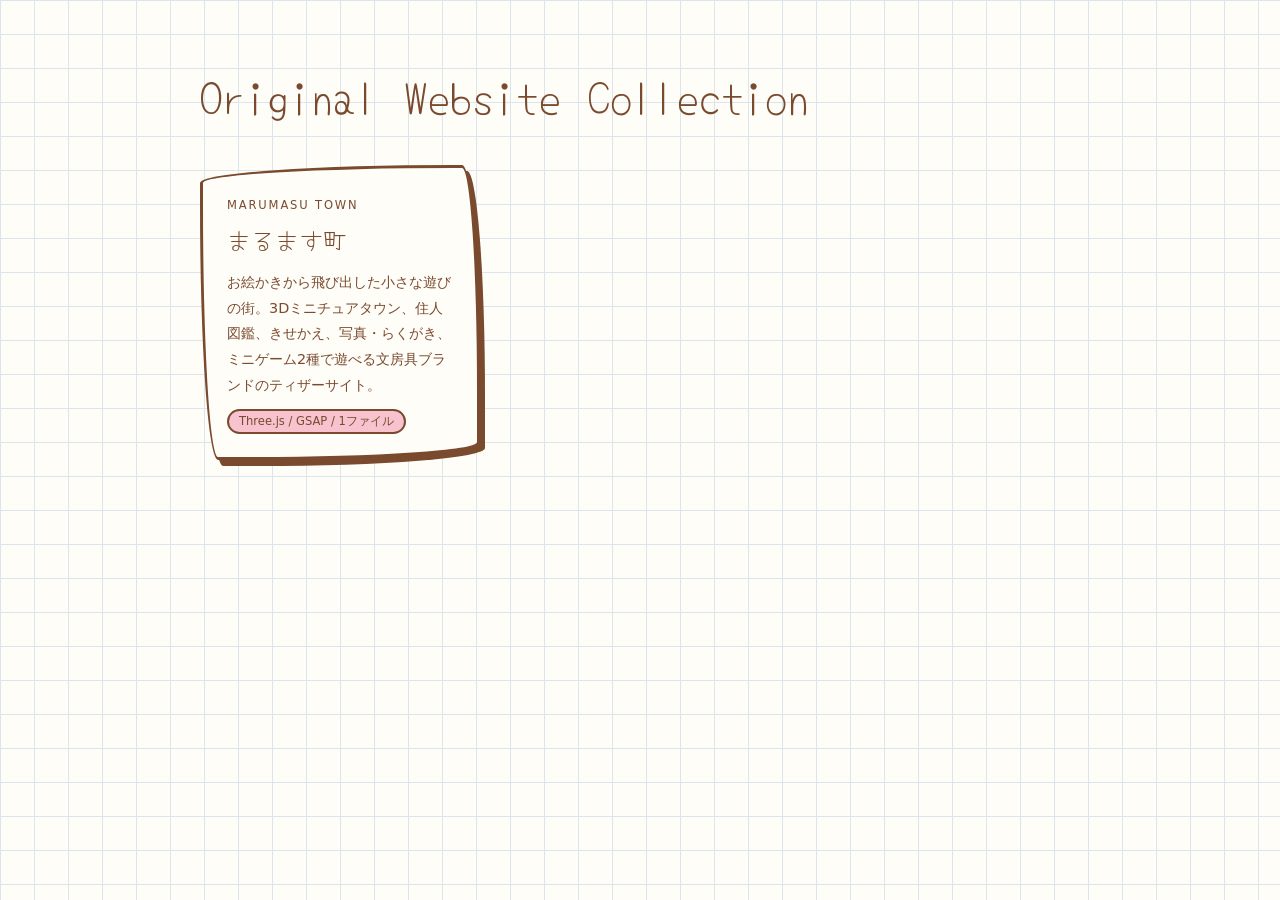
==== index.html @ 765b2d89 "Add collection index page and GitHub Pages setup Co-Authored-By: Claude Opus 5.5 <noreply@anthropic." ====
<!doctype html>
<html lang="ja">
<head>
<meta charset="utf-8">
<meta name="viewport" content="width=device-width, initial-scale=1">
<title>Original Website Collection</title>
<link rel="stylesheet" href="https://fonts.googleapis.com/css2?family=Yomogi&family=Zen+Maru+Gothic:wght@500;700&display=swap">
<style>
:root{--paper:#FFFDF8;--ink:#7A4A2E;--grid:#DCE4EC;--pink:#F7C3CF}
*{box-sizing:border-box}
body{margin:0;min-height:100vh;background:var(--paper);color:var(--ink);font-family:"Zen Maru Gothic",system-ui,sans-serif;line-height:1.8;
  background-image:linear-gradient(var(--grid) 1px,transparent 1px),linear-gradient(90deg,var(--grid) 1px,transparent 1px);background-size:34px 34px;
  padding:56px max(16px,env(safe-area-inset-right)) 56px max(16px,env(safe-area-inset-left))}
main{max-width:880px;margin:0 auto;display:grid;gap:28px}
h1{font-family:Yomogi,sans-serif;font-weight:400;font-size:clamp(1.8rem,1.3rem + 2vw,2.8rem);margin:0}
.grid{display:grid;grid-template-columns:repeat(auto-fill,minmax(min(100%,260px),1fr));gap:20px}
a.card{display:block;text-decoration:none;color:inherit;background:var(--paper);border:3px solid var(--ink);border-radius:255px 18px 225px 18px/18px 225px 18px 255px;
  padding:22px 24px;box-shadow:5px 6px 0 var(--ink);transition:transform .3s cubic-bezier(.3,1.7,.5,1)}
a.card:hover,a.card:focus-visible{transform:translateY(-6px) rotate(-1deg)}
a.card b{font-family:Yomogi,sans-serif;font-weight:400;font-size:1.5rem;display:block}
a.card small{letter-spacing:.16em;font-size:.72rem}
a.card p{margin:8px 0 0;font-size:.9rem}
.tag{display:inline-block;background:var(--pink);border:2px solid var(--ink);border-radius:999px;padding:0 10px;font-size:.72rem;margin-top:10px}
</style>
</head>
<body>
<main>
  <h1>Original Website Collection</h1>
  <div class="grid">
    <a class="card" href="marumasu-town/">
      <small>MARUMASU TOWN</small><b>まるます町</b>
      <p>お絵かきから飛び出した小さな遊びの街。3Dミニチュアタウン、住人図鑑、きせかえ、写真・らくがき、ミニゲーム2種で遊べる文房具ブランドのティザーサイト。</p>
      <span class="tag">Three.js / GSAP / 1ファイル</span>
    </a>
  </div>
</main>
</body>
</html>
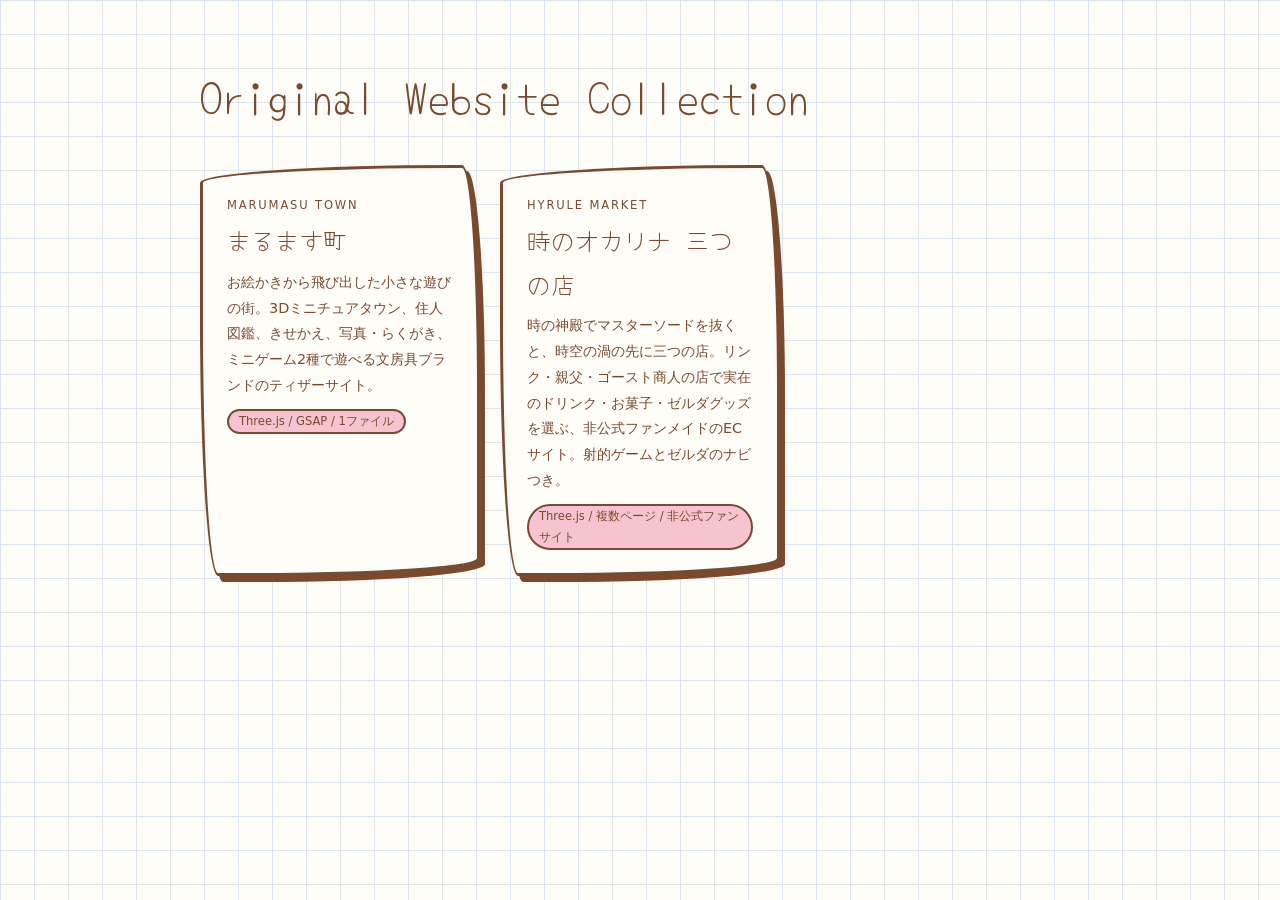
==== commit 5dfb7481: "Add HYRULE MARKET: Ocarina of Time fan-made shop site Three.js Temple of Time FV with sword pull and" ====
--- a/index.html
+++ b/index.html
@@ -32,6 +32,11 @@
       <p>お絵かきから飛び出した小さな遊びの街。3Dミニチュアタウン、住人図鑑、きせかえ、写真・らくがき、ミニゲーム2種で遊べる文房具ブランドのティザーサイト。</p>
       <span class="tag">Three.js / GSAP / 1ファイル</span>
     </a>
+    <a class="card" href="hyrule-market/">
+      <small>HYRULE MARKET</small><b>時のオカリナ 三つの店</b>
+      <p>時の神殿でマスターソードを抜くと、時空の渦の先に三つの店。リンク・親父・ゴースト商人の店で実在のドリンク・お菓子・ゼルダグッズを選ぶ、非公式ファンメイドのECサイト。射的ゲームとゼルダのナビつき。</p>
+      <span class="tag">Three.js / 複数ページ / 非公式ファンサイト</span>
+    </a>
   </div>
 </main>
 </body>
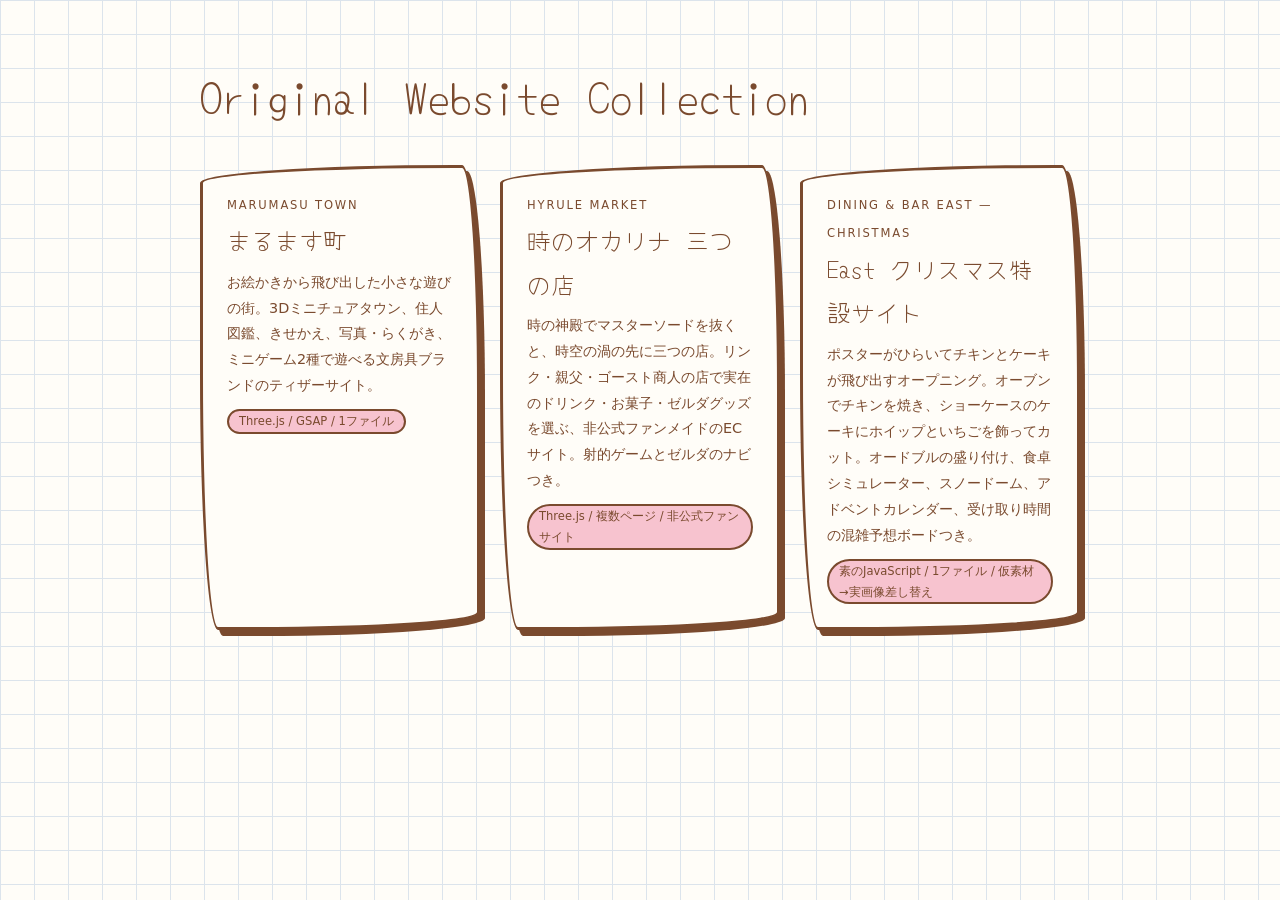
==== commit 374d92b8: "Add Dining & Bar East Christmas announcement site Single-file vanilla JS site: poster-opening intro," ====
--- a/index.html
+++ b/index.html
@@ -37,6 +37,11 @@
       <p>時の神殿でマスターソードを抜くと、時空の渦の先に三つの店。リンク・親父・ゴースト商人の店で実在のドリンク・お菓子・ゼルダグッズを選ぶ、非公式ファンメイドのECサイト。射的ゲームとゼルダのナビつき。</p>
       <span class="tag">Three.js / 複数ページ / 非公式ファンサイト</span>
     </a>
+    <a class="card" href="east-christmas/">
+      <small>DINING &amp; BAR EAST — CHRISTMAS</small><b>East クリスマス特設サイト</b>
+      <p>ポスターがひらいてチキンとケーキが飛び出すオープニング。オーブンでチキンを焼き、ショーケースのケーキにホイップといちごを飾ってカット。オードブルの盛り付け、食卓シミュレーター、スノードーム、アドベントカレンダー、受け取り時間の混雑予想ボードつき。</p>
+      <span class="tag">素のJavaScript / 1ファイル / 仮素材→実画像差し替え</span>
+    </a>
   </div>
 </main>
 </body>
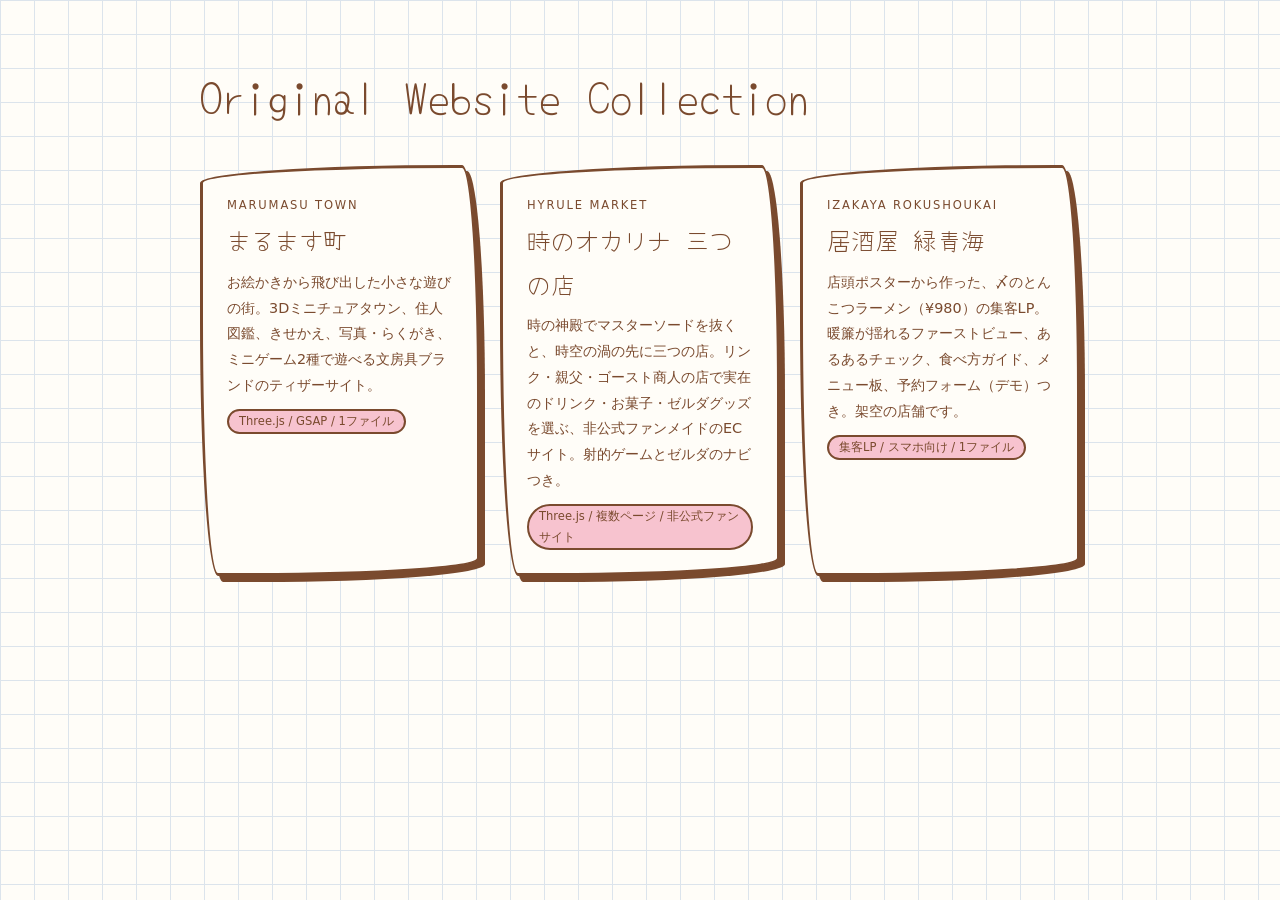
==== commit 64bcdf64: "Add Izakaya Rokushoukai ramen LP page Mobile-first one-page LP built from the hearing sheet, structu" ====
--- a/index.html
+++ b/index.html
@@ -37,10 +37,10 @@
       <p>時の神殿でマスターソードを抜くと、時空の渦の先に三つの店。リンク・親父・ゴースト商人の店で実在のドリンク・お菓子・ゼルダグッズを選ぶ、非公式ファンメイドのECサイト。射的ゲームとゼルダのナビつき。</p>
       <span class="tag">Three.js / 複数ページ / 非公式ファンサイト</span>
     </a>
-    <a class="card" href="east-christmas/">
-      <small>DINING &amp; BAR EAST — CHRISTMAS</small><b>East クリスマス特設サイト</b>
-      <p>ポスターがひらいてチキンとケーキが飛び出すオープニング。オーブンでチキンを焼き、ショーケースのケーキにホイップといちごを飾ってカット。オードブルの盛り付け、食卓シミュレーター、スノードーム、アドベントカレンダー、受け取り時間の混雑予想ボードつき。</p>
-      <span class="tag">素のJavaScript / 1ファイル / 仮素材→実画像差し替え</span>
+    <a class="card" href="izakaya-rokushoukai/">
+      <small>IZAKAYA ROKUSHOUKAI</small><b>居酒屋 緑青海</b>
+      <p>店頭ポスターから作った、〆のとんこつラーメン（¥980）の集客LP。暖簾が揺れるファーストビュー、あるあるチェック、食べ方ガイド、メニュー板、予約フォーム（デモ）つき。架空の店舗です。</p>
+      <span class="tag">集客LP / スマホ向け / 1ファイル</span>
     </a>
   </div>
 </main>
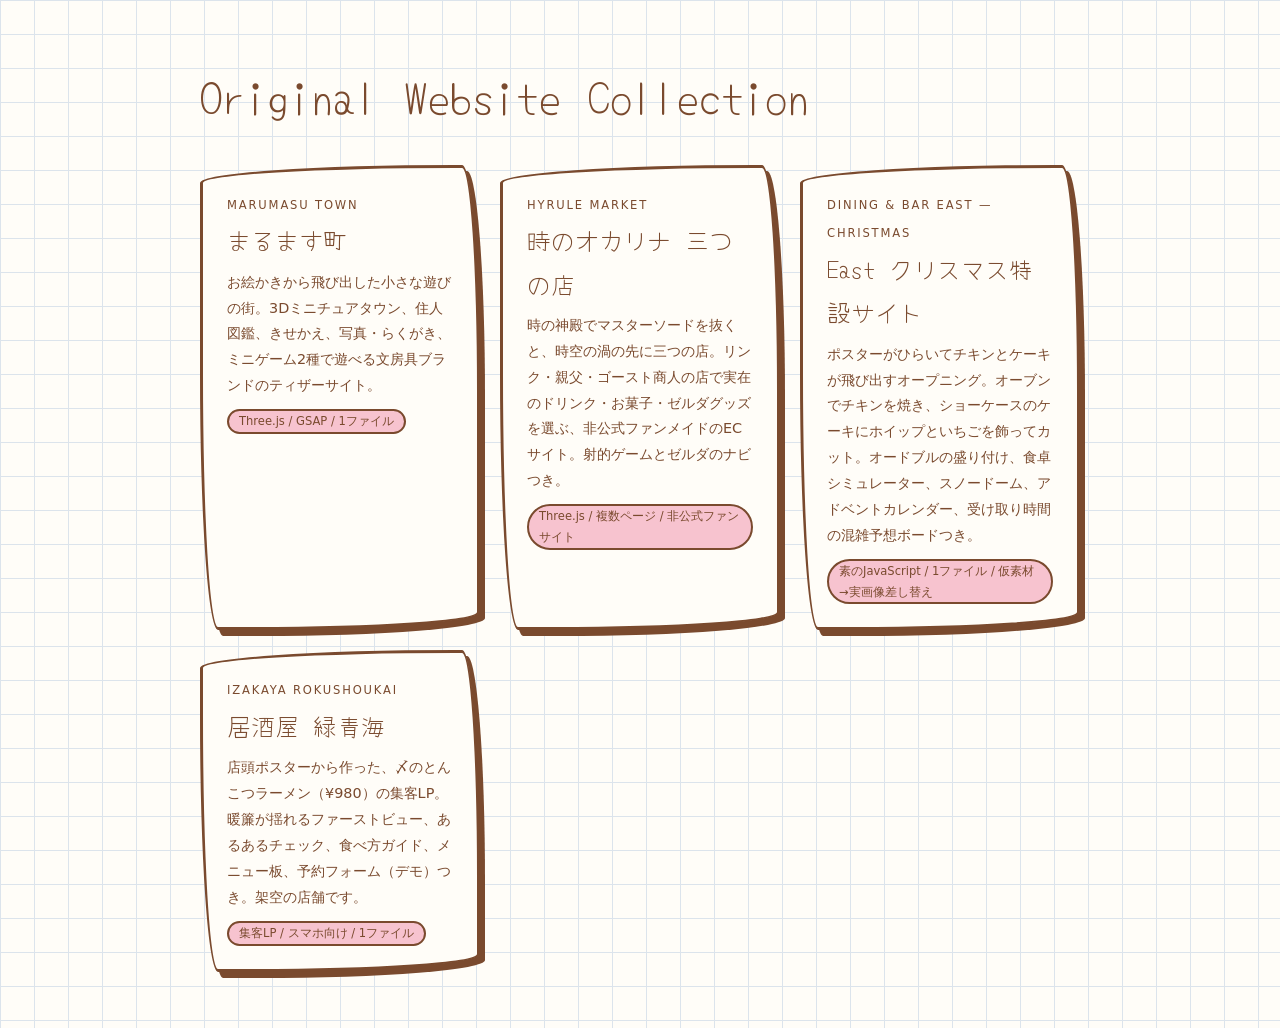
==== commit f5908b18: "Merge main into LP branch Co-Authored-By: Claude Opus 5.5 <noreply@anthropic.com> Claude-Session: ht" ====
--- a/index.html
+++ b/index.html
@@ -37,6 +37,11 @@
       <p>時の神殿でマスターソードを抜くと、時空の渦の先に三つの店。リンク・親父・ゴースト商人の店で実在のドリンク・お菓子・ゼルダグッズを選ぶ、非公式ファンメイドのECサイト。射的ゲームとゼルダのナビつき。</p>
       <span class="tag">Three.js / 複数ページ / 非公式ファンサイト</span>
     </a>
+    <a class="card" href="east-christmas/">
+      <small>DINING &amp; BAR EAST — CHRISTMAS</small><b>East クリスマス特設サイト</b>
+      <p>ポスターがひらいてチキンとケーキが飛び出すオープニング。オーブンでチキンを焼き、ショーケースのケーキにホイップといちごを飾ってカット。オードブルの盛り付け、食卓シミュレーター、スノードーム、アドベントカレンダー、受け取り時間の混雑予想ボードつき。</p>
+      <span class="tag">素のJavaScript / 1ファイル / 仮素材→実画像差し替え</span>
+    </a>
     <a class="card" href="izakaya-rokushoukai/">
       <small>IZAKAYA ROKUSHOUKAI</small><b>居酒屋 緑青海</b>
       <p>店頭ポスターから作った、〆のとんこつラーメン（¥980）の集客LP。暖簾が揺れるファーストビュー、あるあるチェック、食べ方ガイド、メニュー板、予約フォーム（デモ）つき。架空の店舗です。</p>
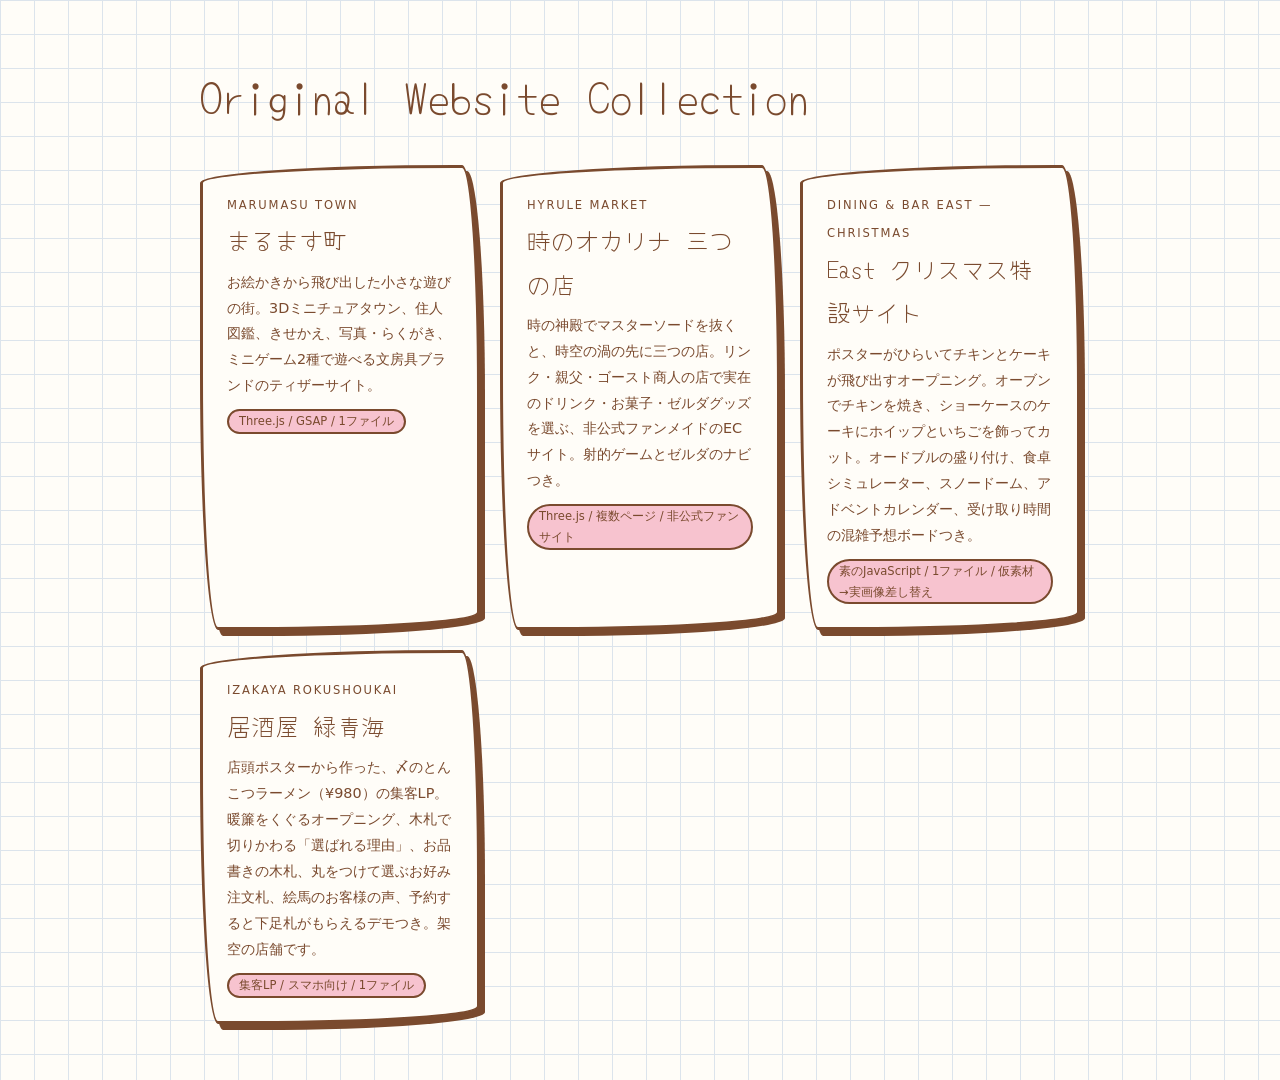
==== commit 50bb3739: "Redesign ramen LP with wooden-tag Japanese UI Noren opening, wooden-tag tabs for the three reasons, " ====
--- a/index.html
+++ b/index.html
@@ -44,7 +44,7 @@
     </a>
     <a class="card" href="izakaya-rokushoukai/">
       <small>IZAKAYA ROKUSHOUKAI</small><b>居酒屋 緑青海</b>
-      <p>店頭ポスターから作った、〆のとんこつラーメン（¥980）の集客LP。暖簾が揺れるファーストビュー、あるあるチェック、食べ方ガイド、メニュー板、予約フォーム（デモ）つき。架空の店舗です。</p>
+      <p>店頭ポスターから作った、〆のとんこつラーメン（¥980）の集客LP。暖簾をくぐるオープニング、木札で切りかわる「選ばれる理由」、お品書きの木札、丸をつけて選ぶお好み注文札、絵馬のお客様の声、予約すると下足札がもらえるデモつき。架空の店舗です。</p>
       <span class="tag">集客LP / スマホ向け / 1ファイル</span>
     </a>
   </div>
